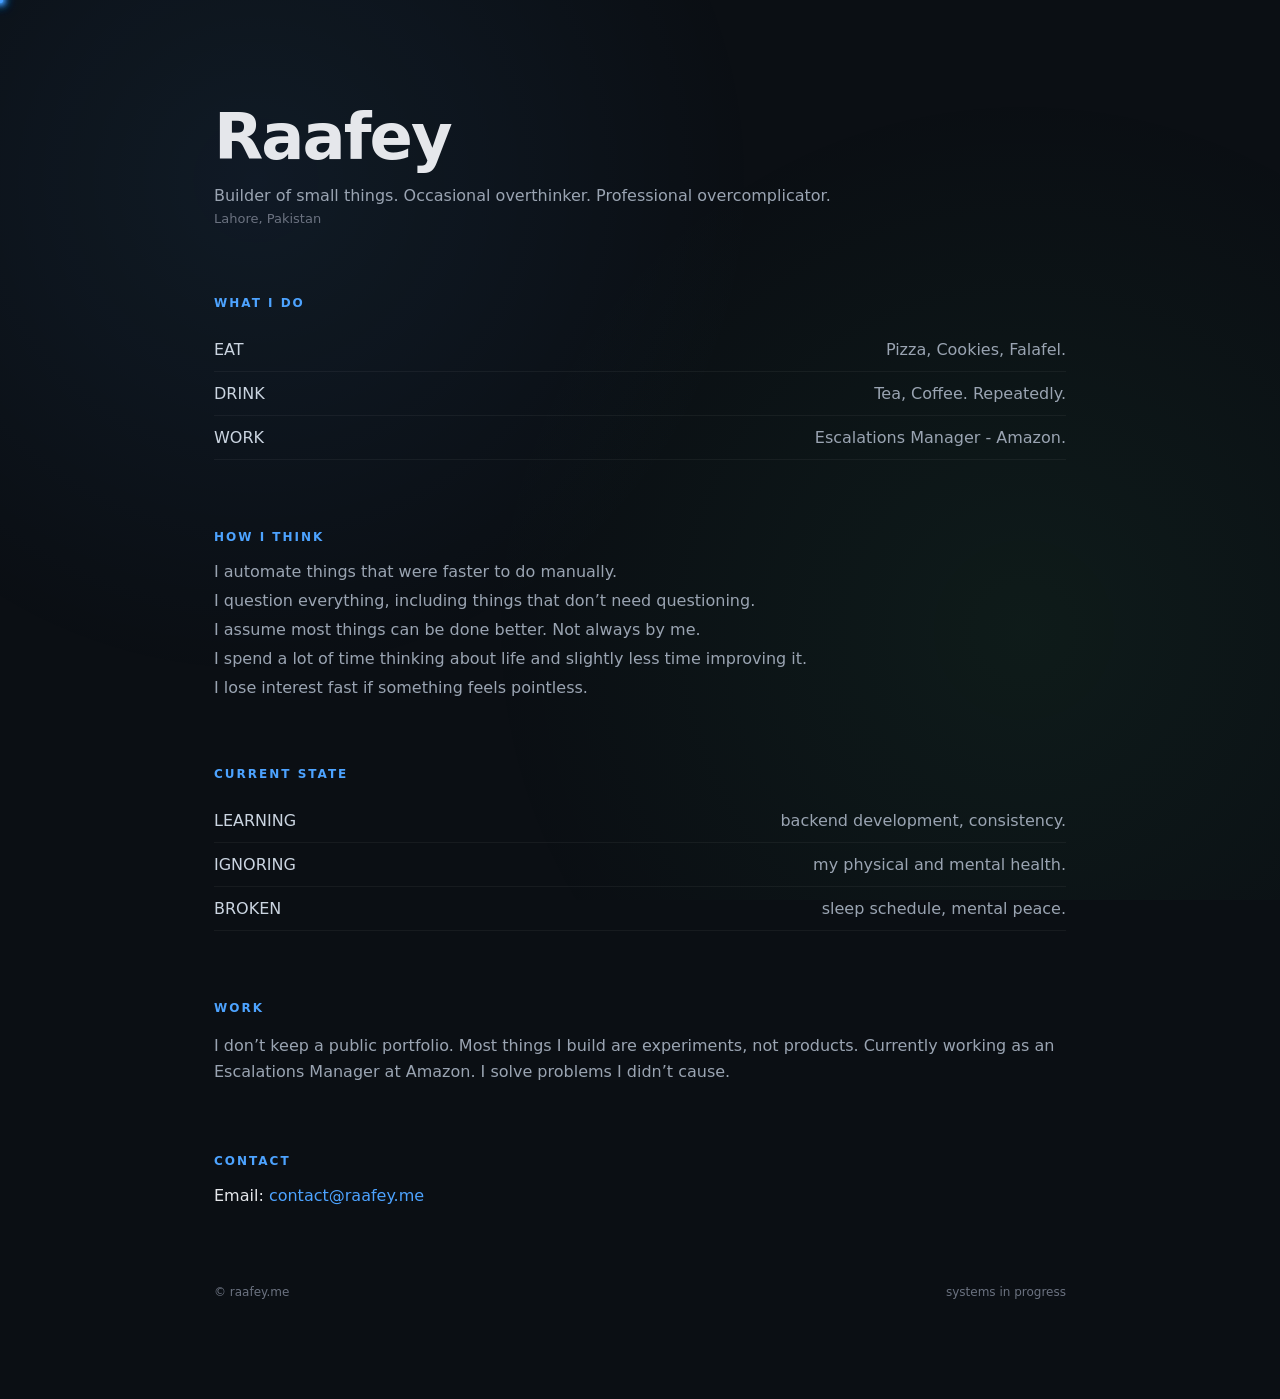
==== index.html @ 6df9fdca "Refactor index.html for cleaner structure and styles" ====
<!DOCTYPE html>
<html lang="en">
<head>
<meta charset="UTF-8">
<meta name="viewport" content="width=device-width, initial-scale=1.0">
<title>Raafey</title>

<style>
*{
  margin:0;
  padding:0;
  box-sizing:border-box;
  font-family: system-ui, -apple-system, Segoe UI, sans-serif;
}

body{
  background:#0b0f14;
  color:#e5e7eb;
  overflow-x:hidden;
}

/* background glow */
body::before{
  content:"";
  position:fixed;
  inset:0;
  background:
    radial-gradient(circle at 20% 20%, rgba(77,163,255,0.08), transparent 40%),
    radial-gradient(circle at 80% 70%, rgba(74,222,128,0.06), transparent 45%);
  pointer-events:none;
  animation:floatBg 12s ease-in-out infinite alternate;
}

@keyframes floatBg{
  from{transform:translateY(0px);}
  to{transform:translateY(-20px);}
}

/* layout */
.container{
  max-width:900px;
  margin:0 auto;
  padding:100px 24px;
}

/* hero */
h1{
  font-size:64px;
  letter-spacing:-2px;
  opacity:0;
  transform:translateY(20px);
  animation:fadeUp 0.8s ease forwards;
}

.sub{
  margin-top:12px;
  color:#9aa4b2;
  font-size:16px;
  opacity:0;
  animation:fadeUp 0.8s ease forwards;
  animation-delay:0.15s;
}

.location{
  margin-top:6px;
  font-size:13px;
  color:#6b7280;
  opacity:0;
  animation:fadeUp 0.8s ease forwards;
  animation-delay:0.25s;
}

/* sections */
.section{
  margin-top:70px;
  opacity:0;
  transform:translateY(20px);
  animation:fadeUp 0.8s ease forwards;
}

.section h2{
  font-size:12px;
  letter-spacing:2px;
  color:#4da3ff;
  margin-bottom:18px;
}

/* rows */
.row{
  display:flex;
  justify-content:space-between;
  padding:12px 0;
  border-bottom:1px solid rgba(255,255,255,0.05);
  transition:0.25s ease;
  position:relative;
}

.row:nth-child(1):hover{ transform:translateX(6px); }
.row:nth-child(2):hover{ transform:translateX(8px); }
.row:nth-child(3):hover{ transform:translateX(10px); }

.row:hover{
  border-color:rgba(77,163,255,0.25);
}

.row::after{
  content:"";
  position:absolute;
  left:0;
  bottom:0;
  width:0%;
  height:1px;
  background:#4da3ff;
  transition:0.4s ease;
}

.row:hover::after{
  width:100%;
}

.label{ color:#cbd5e1; font-weight:500; }

.value{
  color:#9aa4b2;
  max-width:60%;
  text-align:right;
  transition:0.2s ease;
}

.row:hover .value{
  color:#e5e7eb;
}

/* thinking */
.think p{
  margin:10px 0;
  color:#9aa4b2;
  transition:0.25s ease;
}

.think p:hover{
  color:#e5e7eb;
  transform:translateX(6px);
}

/* links */
a{
  color:#4da3ff;
  text-decoration:none;
  position:relative;
}

a::after{
  content:"";
  position:absolute;
  left:0;
  bottom:-3px;
  width:0%;
  height:1px;
  background:#4da3ff;
  transition:0.3s ease;
}

a:hover::after{
  width:100%;
}

/* footer */
footer{
  margin-top:80px;
  font-size:12px;
  color:#6b7280;
  display:flex;
  justify-content:space-between;
}

@keyframes fadeUp{
  to{
    opacity:1;
    transform:translateY(0);
  }
}

/* stagger */
.section:nth-of-type(1){animation-delay:0.2s}
.section:nth-of-type(2){animation-delay:0.3s}
.section:nth-of-type(3){animation-delay:0.4s}
.section:nth-of-type(4){animation-delay:0.5s}
.section:nth-of-type(5){animation-delay:0.6s}

/* responsive */
@media (max-width:700px){
  h1{font-size:42px;}
  .row{flex-direction:column; gap:4px;}
  .value{text-align:left; max-width:100%;}
}

/* cursor trail */
.cursor-dot{
  position:fixed;
  width:6px;
  height:6px;
  background:#4da3ff;
  border-radius:50%;
  pointer-events:none;
  z-index:9999;
  box-shadow:0 0 8px #4da3ff, 0 0 16px #4da3ff;
  opacity:0.8;
  transform:translate(-50%, -50%);
}

/* mobile scroll finger */
#scrollFinger{
  position:fixed;
  left:50%;
  top:80%;
  transform:translate(-50%,-50%);
  font-size:28px;
  opacity:0;
  pointer-events:none;
  z-index:9999;
  filter:drop-shadow(0 0 10px #4da3ff);
  transition:opacity 0.3s ease;
}
</style>
</head>

<body>

<div class="container">

  <h1>Raafey</h1>
  <div class="sub">Builder of small things. Occasional overthinker. Professional overcomplicator.</div>
  <div class="location">Lahore, Pakistan</div>

  <div class="section">
    <h2>WHAT I DO</h2>

    <div class="row"><div class="label">EAT</div><div class="value">Pizza, Cookies, Falafel.</div></div>
    <div class="row"><div class="label">DRINK</div><div class="value">Tea, Coffee. Repeatedly.</div></div>
    <div class="row"><div class="label">WORK</div><div class="value">Escalations Manager - Amazon.</div></div>
  </div>

  <div class="section think">
    <h2>HOW I THINK</h2>
    <p>I automate things that were faster to do manually.</p>
    <p>I question everything, including things that don’t need questioning.</p>
    <p>I assume most things can be done better. Not always by me.</p>
    <p>I spend a lot of time thinking about life and slightly less time improving it.</p>
    <p>I lose interest fast if something feels pointless.</p>
  </div>

  <div class="section">
    <h2>CURRENT STATE</h2>

    <div class="row"><div class="label">LEARNING</div><div class="value">backend development, consistency.</div></div>
    <div class="row"><div class="label">IGNORING</div><div class="value">my physical and mental health.</div></div>
    <div class="row"><div class="label">BROKEN</div><div class="value">sleep schedule, mental peace.</div></div>
  </div>

  <div class="section">
    <h2>WORK</h2>
    <p style="color:#9aa4b2; line-height:1.6;">
      I don’t keep a public portfolio. Most things I build are experiments, not products.
      Currently working as an Escalations Manager at Amazon. I solve problems I didn’t cause.
    </p>
  </div>

  <div class="section">
    <h2>CONTACT</h2>
    <p>Email: <a href="mailto:contact@raafey.me">contact@raafey.me</a></p>
  </div>

  <footer>
    <span>© raafey.me</span>
    <span>systems in progress</span>
  </footer>

</div>

<!-- mobile indicator -->
<div id="scrollFinger">☝️</div>

<script>
const isTouch = matchMedia("(pointer: coarse)").matches || "ontouchstart" in window;

/* ---------------- CURSOR TRAIL (desktop only) ---------------- */
if (!isTouch) {
  const dots = [];
  const maxDots = 12;

  for (let i = 0; i < maxDots; i++) {
    const d = document.createElement("div");
    d.className = "cursor-dot";
    document.body.appendChild(d);
    dots.push({ el: d, x: 0, y: 0 });
  }

  let mouse = { x: 0, y: 0 };

  window.addEventListener("mousemove", e => {
    mouse.x = e.clientX;
    mouse.y = e.clientY;
  });

  function animate() {
    let x = mouse.x;
    let y = mouse.y;

    dots.forEach((dot, i) => {
      dot.x += (x - dot.x) * 0.3;
      dot.y += (y - dot.y) * 0.3;

      dot.el.style.left = dot.x + "px";
      dot.el.style.top = dot.y + "px";

      x = dot.x;
      y = dot.y;

      dot.el.style.transform = `translate(-50%, -50%) scale(${1 - i * 0.05})`;
      dot.el.style.opacity = 1 - i * 0.08;
    });

    requestAnimationFrame(animate);
  }

  animate();
}

/* ---------------- MOBILE SCROLL FINGER ---------------- */
if (isTouch) {
  const finger = document.getElementById("scrollFinger");
  const sections = document.querySelectorAll(".section");

  finger.style.opacity = 0.8;

  const update = () => {
    const scrollTop = window.scrollY;
    const docHeight = document.body.scrollHeight - window.innerHeight;
    const progress = scrollTop / docHeight;

    finger.style.top = `${80 - progress * 30}%`;
    finger.style.transform = `translate(-50%, -50%) rotate(${progress * 20}deg)`;
  };

  window.addEventListener("scroll", update);
  update();
}
</script>

</body>
</html>
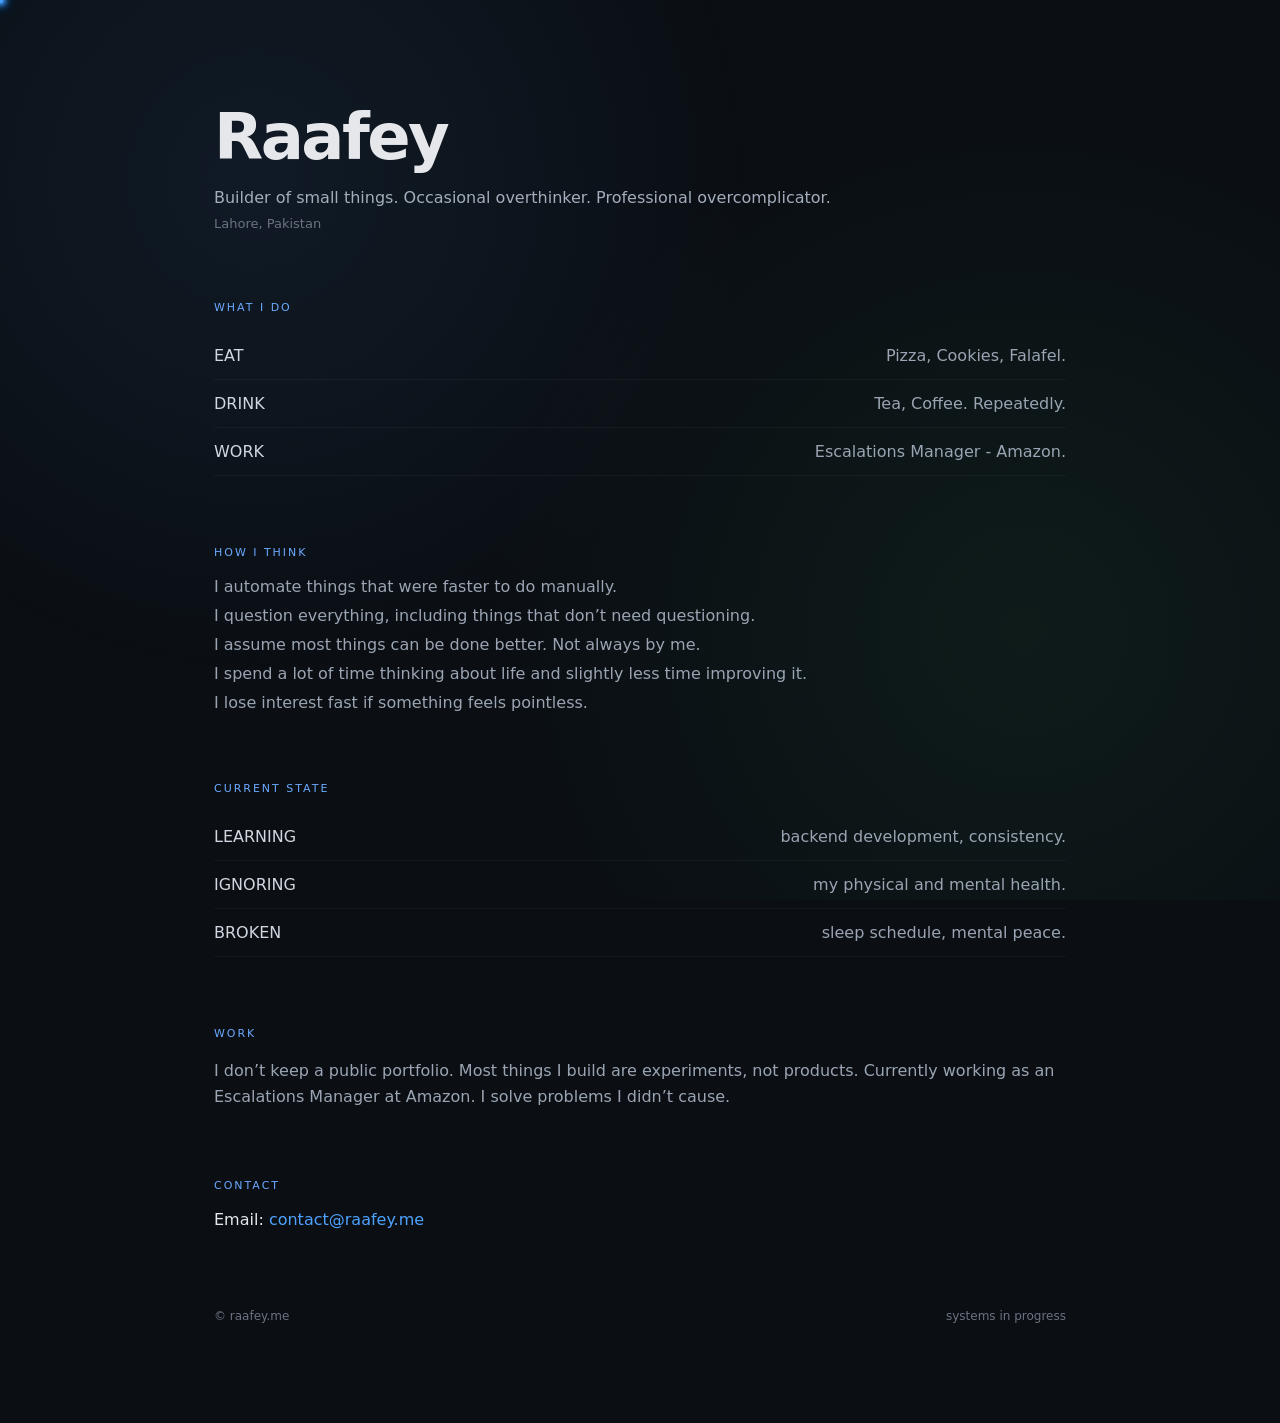
==== commit 324ac8a8: "Refactor styles and remove mobile scroll feature Updated styles for headings, subheadings, and rows." ====
--- a/index.html
+++ b/index.html
@@ -46,7 +46,8 @@
 /* hero */
 h1{
   font-size:64px;
-  letter-spacing:-2px;
+  letter-spacing:-0.04em;
+  font-weight:600;
   opacity:0;
   transform:translateY(20px);
   animation:fadeUp 0.8s ease forwards;
@@ -54,8 +55,10 @@
 
 .sub{
   margin-top:12px;
-  color:#9aa4b2;
+  color:#a3adbb;
   font-size:16px;
+  font-weight:400;
+  line-height:1.5;
   opacity:0;
   animation:fadeUp 0.8s ease forwards;
   animation-delay:0.15s;
@@ -79,9 +82,11 @@
 }
 
 .section h2{
-  font-size:12px;
-  letter-spacing:2px;
-  color:#4da3ff;
+  font-size:11px;
+  letter-spacing:0.18em;
+  color:#6aa9ff;
+  font-weight:500;
+  text-transform:uppercase;
   margin-bottom:18px;
 }
 
@@ -89,8 +94,8 @@
 .row{
   display:flex;
   justify-content:space-between;
-  padding:12px 0;
-  border-bottom:1px solid rgba(255,255,255,0.05);
+  padding:14px 0;
+  border-bottom:1px solid rgba(255,255,255,0.04);
   transition:0.25s ease;
   position:relative;
 }
@@ -118,7 +123,7 @@
   width:100%;
 }
 
-.label{ color:#cbd5e1; font-weight:500; }
+.label{ color:#d1d7e0; font-weight:500; }
 
 .value{
   color:#9aa4b2;
@@ -327,25 +332,7 @@
   animate();
 }
 
-/* ---------------- MOBILE SCROLL FINGER ---------------- */
-if (isTouch) {
-  const finger = document.getElementById("scrollFinger");
-  const sections = document.querySelectorAll(".section");
-
-  finger.style.opacity = 0.8;
-
-  const update = () => {
-    const scrollTop = window.scrollY;
-    const docHeight = document.body.scrollHeight - window.innerHeight;
-    const progress = scrollTop / docHeight;
-
-    finger.style.top = `${80 - progress * 30}%`;
-    finger.style.transform = `translate(-50%, -50%) rotate(${progress * 20}deg)`;
-  };
-
-  window.addEventListener("scroll", update);
-  update();
-}
+
 </script>
 
 </body>
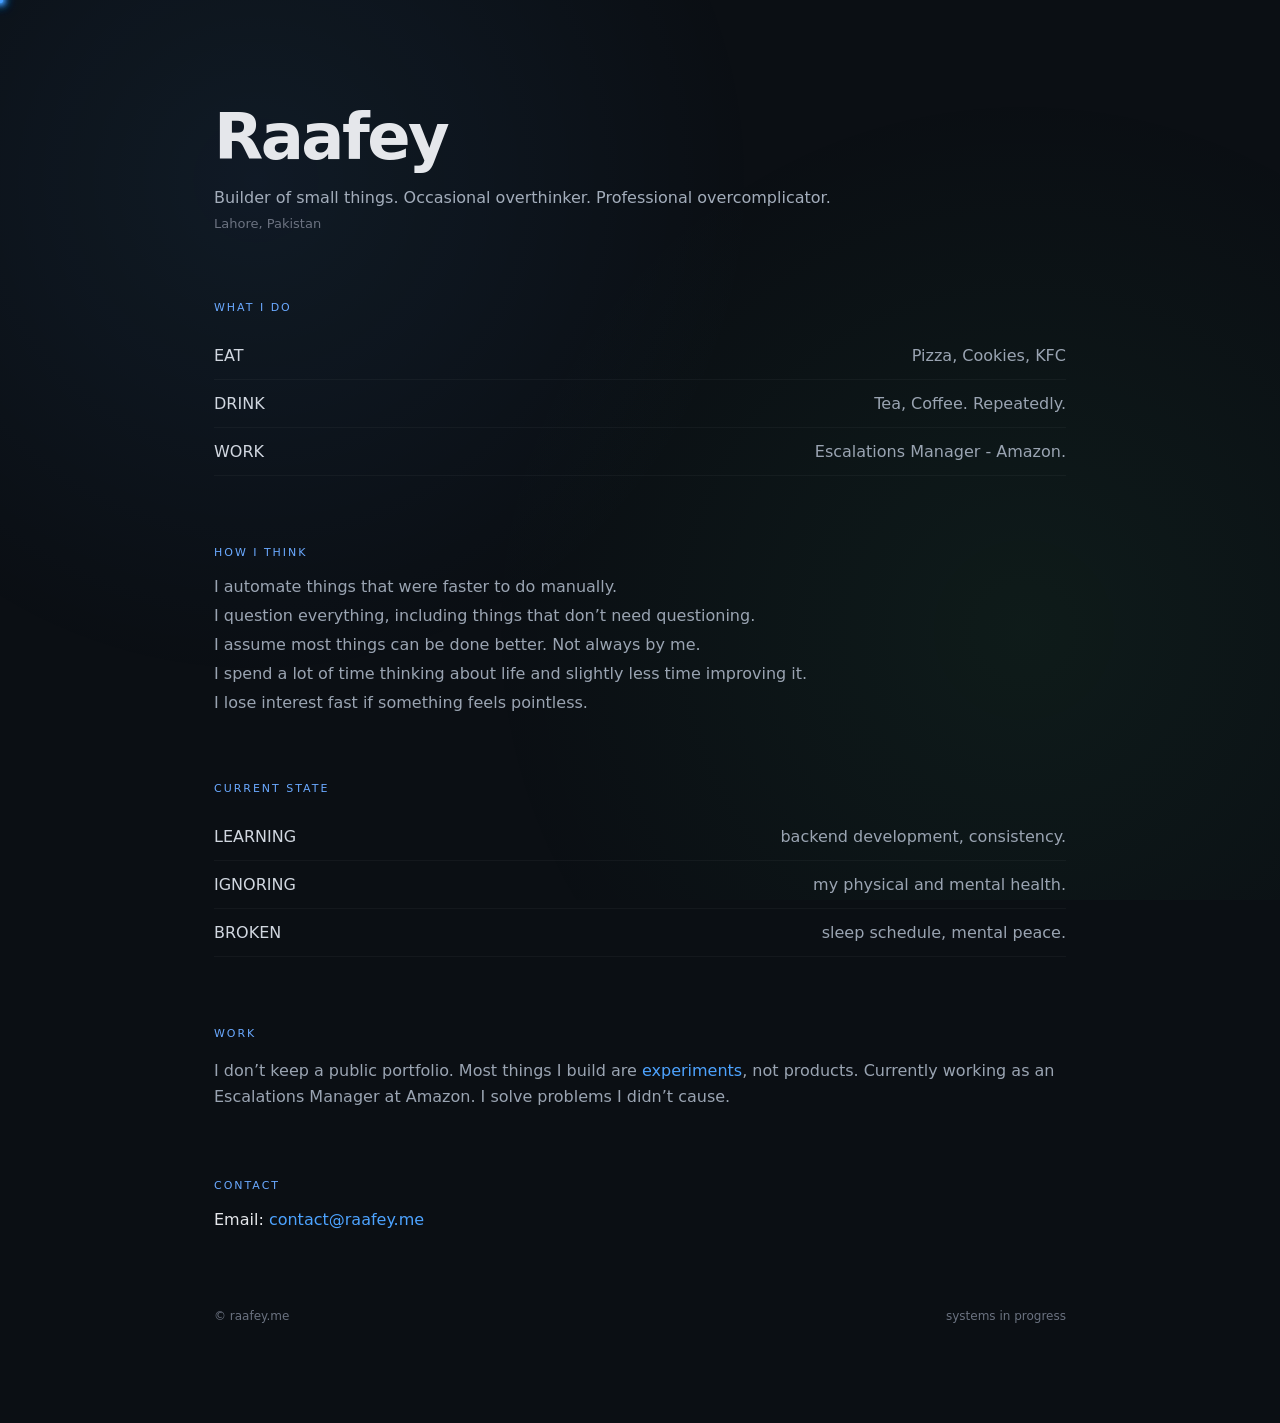
==== commit 20f0a31e: "Update index.html" ====
--- a/index.html
+++ b/index.html
@@ -100,10 +100,10 @@
   position:relative;
 }
 
-.row:nth-child(1):hover{ transform:translateX(6px); }
-.row:nth-child(2):hover{ transform:translateX(8px); }
-.row:nth-child(3):hover{ transform:translateX(10px); }
-
+.section .row:nth-of-type(1):hover{ transform:translateX(6px); }
+.section .row:nth-of-type(2):hover{ transform:translateX(8px); }
+.section .row:nth-of-type(3):hover{ transform:translateX(10px); }
+  
 .row:hover{
   border-color:rgba(77,163,255,0.25);
 }
@@ -227,6 +227,10 @@
   filter:drop-shadow(0 0 10px #4da3ff);
   transition:opacity 0.3s ease;
 }
+  ::selection {
+  background: rgba(77, 163, 255, 0.25);
+  color: #ff0000;
+}
 </style>
 </head>
 
@@ -241,7 +245,7 @@
   <div class="section">
     <h2>WHAT I DO</h2>
 
-    <div class="row"><div class="label">EAT</div><div class="value">Pizza, Cookies, Falafel.</div></div>
+    <div class="row"><div class="label">EAT</div><div class="value">Pizza, Cookies, KFC</div></div>
     <div class="row"><div class="label">DRINK</div><div class="value">Tea, Coffee. Repeatedly.</div></div>
     <div class="row"><div class="label">WORK</div><div class="value">Escalations Manager - Amazon.</div></div>
   </div>
@@ -266,7 +270,7 @@
   <div class="section">
     <h2>WORK</h2>
     <p style="color:#9aa4b2; line-height:1.6;">
-      I don’t keep a public portfolio. Most things I build are experiments, not products.
+      I don’t keep a public portfolio. Most things I build are <a href"/project.html">experiments</a>, not products.
       Currently working as an Escalations Manager at Amazon. I solve problems I didn’t cause.
     </p>
   </div>
@@ -283,8 +287,7 @@
 
 </div>
 
-<!-- mobile indicator -->
-<div id="scrollFinger">☝️</div>
+
 
 <script>
 const isTouch = matchMedia("(pointer: coarse)").matches || "ontouchstart" in window;
